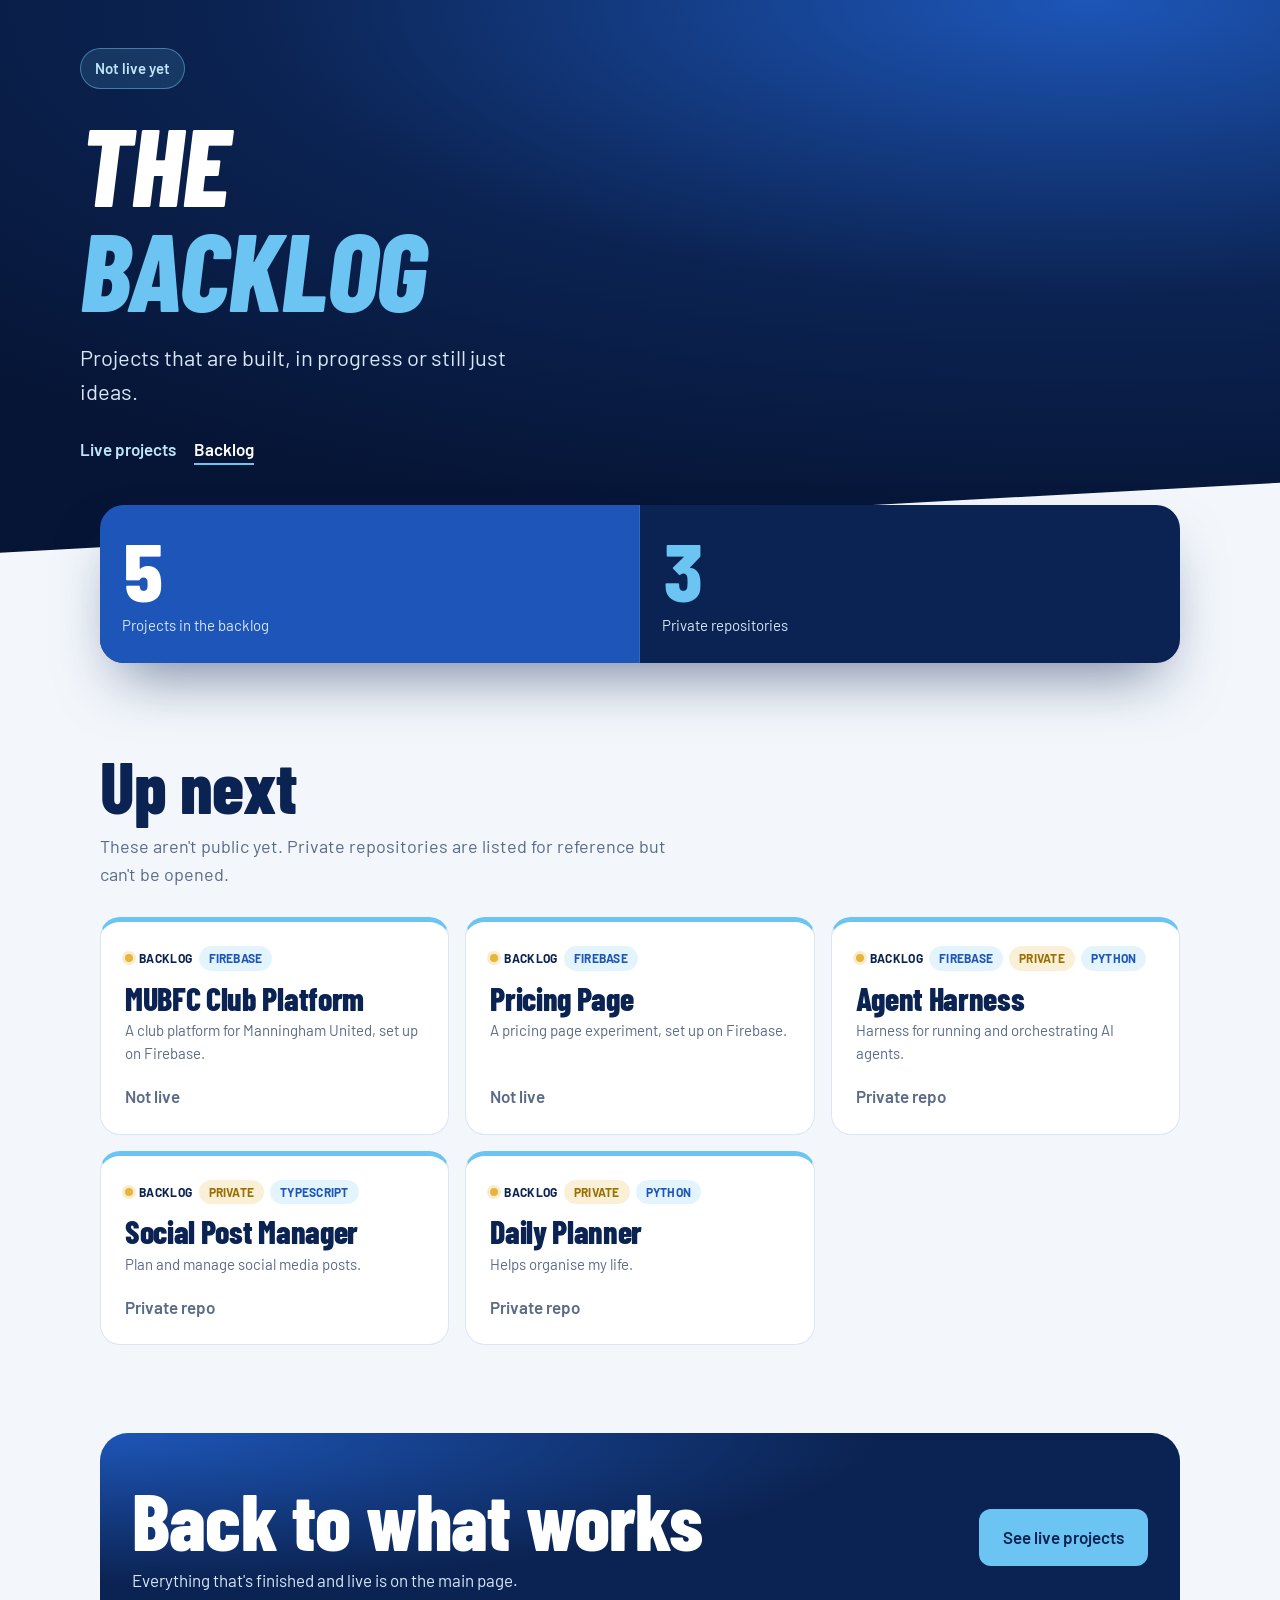
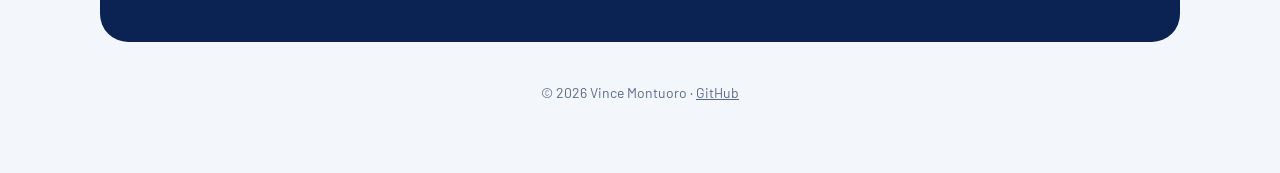
==== backlog.html @ 3caea919 "Add landing page with live projects and backlog Co-Authored-By: Claude Sonnet 5.5 <noreply@anthropic" ====
<!DOCTYPE html>
<html lang="en">
<head>
<meta charset="UTF-8">
<meta name="viewport" content="width=device-width, initial-scale=1, viewport-fit=cover">
<title>Vince Montuoro – Backlog</title>
<link rel="preconnect" href="https://fonts.googleapis.com">
<link rel="preconnect" href="https://fonts.gstatic.com" crossorigin>
<link href="https://fonts.googleapis.com/css2?family=Barlow+Condensed:ital,wght@0,600;0,700;0,800;1,800&family=Barlow:wght@400;500;600&display=swap" rel="stylesheet">
<link rel="stylesheet" href="style.css">
</head>
<body class="backlog">

<header class="hero small">
  <div class="wrap hero-in">
    <span class="tag">Not live yet</span>
    <h1>The<span>Backlog</span></h1>
    <p class="sub">Projects that are built, in progress or still just ideas.</p>
    <nav class="navlinks" aria-label="Pages">
      <a href="index.html">Live projects</a>
      <a href="backlog.html" aria-current="page">Backlog</a>
    </nav>
  </div>
</header>

<main class="wrap">
  <div class="numbers">
    <div class="wall" style="grid-template-columns:repeat(2,1fr)">
      <div class="num feature"><b>5</b><span>Projects in the backlog</span></div>
      <div class="num"><b>3</b><span>Private repositories</span></div>
    </div>
  </div>

  <section>
    <h2>Up next</h2>
    <p class="lede">These aren't public yet. Private repositories are listed for reference but can't be opened.</p>

    <div class="grid">

      <div class="card">
        <div class="badges"><span class="status off">Backlog</span><span class="badge">Firebase</span></div>
        <h3>MUBFC Club Platform</h3>
        <p>A club platform for Manningham United, set up on Firebase.</p>
        <span class="go off">Not live</span>
      </div>

      <div class="card">
        <div class="badges"><span class="status off">Backlog</span><span class="badge">Firebase</span></div>
        <h3>Pricing Page</h3>
        <p>A pricing page experiment, set up on Firebase.</p>
        <span class="go off">Not live</span>
      </div>

      <div class="card">
        <div class="badges"><span class="status off">Backlog</span><span class="badge">Firebase</span><span class="badge priv">Private</span><span class="badge">Python</span></div>
        <h3>Agent Harness</h3>
        <p>Harness for running and orchestrating AI agents.</p>
        <span class="go off">Private repo</span>
      </div>

      <div class="card">
        <div class="badges"><span class="status off">Backlog</span><span class="badge priv">Private</span><span class="badge">TypeScript</span></div>
        <h3>Social Post Manager</h3>
        <p>Plan and manage social media posts.</p>
        <span class="go off">Private repo</span>
      </div>

      <div class="card">
        <div class="badges"><span class="status off">Backlog</span><span class="badge priv">Private</span><span class="badge">Python</span></div>
        <h3>Daily Planner</h3>
        <p>Helps organise my life.</p>
        <span class="go off">Private repo</span>
      </div>

    </div>
  </section>

  <div class="cta">
    <div>
      <h2>Back to what works</h2>
      <p>Everything that's finished and live is on the main page.</p>
    </div>
    <a class="btn btn-primary" href="index.html">See live projects</a>
  </div>
</main>

<footer>© <span id="yr"></span> Vince Montuoro · <a href="https://github.com/vmontuoro">GitHub</a></footer>
<script>document.getElementById('yr').textContent=new Date().getFullYear();</script>
</body>
</html>
---- style.css ----
:root{
  --navy:#0B2352; --navy-2:#12306B; --royal:#1D56B8; --sky:#6CC4F2; --sky-soft:#BFE6FA;
  --white:#FFFFFF; --ink:#0B2352; --paper:#F3F7FC; --muted:#5A6B87; --card:#FFFFFF; --line:#DCE5F0;
  --display:'Barlow Condensed','Arial Narrow',Arial,sans-serif;
  --body:'Barlow',system-ui,-apple-system,'Segoe UI',sans-serif;
  box-sizing:border-box;
}
@media (prefers-color-scheme:dark){
  :root:not([data-theme="light"]){ --paper:#081A3E; --card:#0F2757; --ink:#EAF4FD; --muted:#A9BBD6; --line:#1E3A72; }
}
:root[data-theme="dark"]{ --paper:#081A3E; --card:#0F2757; --ink:#EAF4FD; --muted:#A9BBD6; --line:#1E3A72; }
*,*::before,*::after{box-sizing:inherit}
html{scroll-behavior:smooth}
body{margin:0;background:var(--paper);color:var(--ink);font-family:var(--body);font-size:17px;line-height:1.55;-webkit-font-smoothing:antialiased}
a{color:inherit}
:focus-visible{outline:3px solid var(--sky);outline-offset:3px;border-radius:4px}
.wrap{max-width:1120px;margin:0 auto;padding:0 20px}
h1,h2,h3{font-family:var(--display);font-weight:800;line-height:.95;margin:0;letter-spacing:-.01em}
h2{font-size:clamp(40px,7vw,72px)}
.lede{color:var(--muted);max-width:60ch;margin:14px 0 0;font-size:18px}

/* HERO */
.hero{background:radial-gradient(120% 90% at 85% 0%,#1D56B8 0%,var(--navy) 55%,#061536 100%);color:#fff;position:relative;overflow:hidden}
.hero::after{content:"";position:absolute;inset:auto -10% -1px -10%;height:120px;background:var(--paper);clip-path:polygon(0 70%,100% 0,100% 100%,0 100%)}
.hero-in{padding:64px 0 160px;position:relative;z-index:1}
.tag{display:inline-flex;align-items:center;gap:10px;background:rgba(108,196,242,.14);border:1px solid rgba(108,196,242,.5);color:var(--sky-soft);padding:8px 14px;border-radius:999px;font-weight:600;font-size:15px}
.hero h1{font-size:clamp(52px,13vw,148px);margin-top:22px;text-transform:uppercase;font-style:italic}
.hero h1 span{display:block;color:var(--sky)}
.hero p.sub{font-size:clamp(18px,2.2vw,22px);max-width:40ch;color:#D6E6F7;margin:20px 0 28px}
.btns{display:flex;flex-wrap:wrap;gap:12px}
.btn{display:inline-flex;align-items:center;gap:8px;padding:15px 24px;border-radius:12px;font-weight:600;text-decoration:none;font-size:17px;transition:transform .15s}
.btn:active{transform:scale(.97)}
.btn-primary{background:var(--sky);color:var(--navy)}
.btn-ghost{border:1.5px solid rgba(255,255,255,.4);color:#fff}

/* NUMBER WALL */
.numbers{margin-top:-110px;position:relative;z-index:2}
.wall{display:grid;grid-template-columns:repeat(4,1fr);background:var(--navy);border-radius:24px;overflow:hidden;box-shadow:0 30px 60px -20px rgba(11,35,82,.55)}
.num{padding:28px 22px;color:#fff;border-right:1px solid rgba(255,255,255,.1)}
.num:last-child{border-right:0}
.num b{display:block;font-family:var(--display);font-weight:800;font-size:clamp(52px,6.4vw,84px);line-height:.9;color:var(--sky);font-variant-numeric:tabular-nums}
.num span{display:block;margin-top:8px;color:#D6E6F7;font-size:15px;line-height:1.35}
.num.feature{background:var(--royal)}
.num.feature b{color:#fff}

section{padding:88px 0 0}

/* FILTER CHIPS */
.chips{display:flex;flex-wrap:wrap;gap:10px;margin-top:28px}
.chip{border:1.5px solid var(--line);background:var(--card);color:var(--ink);font:600 16px var(--body);padding:10px 18px;border-radius:999px;cursor:pointer;transition:background .2s,color .2s,border-color .2s}
.chip:hover{border-color:var(--royal)}
.chip[aria-pressed="true"]{background:var(--navy);color:#fff;border-color:var(--navy)}
:root[data-theme="dark"] .chip[aria-pressed="true"]{background:var(--sky);color:var(--navy);border-color:var(--sky)}
@media (prefers-color-scheme:dark){:root:not([data-theme="light"]) .chip[aria-pressed="true"]{background:var(--sky);color:var(--navy);border-color:var(--sky)}}

/* PROJECT CARDS */
.grid{display:grid;grid-template-columns:repeat(3,1fr);gap:16px;margin-top:28px}
.card{background:var(--card);border:1px solid var(--line);border-top:5px solid var(--sky);border-radius:20px;padding:24px;display:flex;flex-direction:column;text-decoration:none;transition:transform .15s,box-shadow .15s}
a.card:hover{transform:translateY(-3px);box-shadow:0 18px 40px -18px rgba(11,35,82,.45)}
.card.feat{background:var(--navy);color:#fff;border-color:var(--navy);border-top-color:#E7B53C;grid-column:span 2}
.card.feat p{color:#D6E6F7}
.card h3{font-size:32px;margin:12px 0 6px}
.card p{margin:0;color:var(--muted);font-size:15px;flex:1}
.badges{display:flex;flex-wrap:wrap;gap:6px}
.badge{font-size:12px;font-weight:700;letter-spacing:.02em;padding:3px 10px;border-radius:999px;background:rgba(108,196,242,.18);color:var(--royal);text-transform:uppercase}
.feat .badge{color:var(--sky-soft)}
:root[data-theme="dark"] .badge{color:var(--sky)}
@media (prefers-color-scheme:dark){:root:not([data-theme="light"]) .badge{color:var(--sky)}}
.badge.priv{background:rgba(231,181,60,.2);color:#9A6F00}
:root[data-theme="dark"] .badge.priv{color:#E7B53C}
@media (prefers-color-scheme:dark){:root:not([data-theme="light"]) .badge.priv{color:#E7B53C}}
.card .go{margin-top:18px;font-weight:600;color:var(--royal);display:inline-flex;gap:6px;align-items:center}
.feat .go{color:var(--sky)}
:root[data-theme="dark"] .card .go{color:var(--sky)}
@media (prefers-color-scheme:dark){:root:not([data-theme="light"]) .card .go{color:var(--sky)}}
.card .go.off{color:var(--muted)}
.card[hidden]{display:none}
.todo{border-style:dashed;border-top-style:dashed}

/* CTA */
.cta{margin:88px 0 0;background:radial-gradient(120% 120% at 0% 0%,#1D56B8,var(--navy) 60%);color:#fff;border-radius:28px;padding:48px 32px;display:flex;flex-wrap:wrap;gap:24px;align-items:center;justify-content:space-between}
.cta h2{font-size:clamp(44px,7vw,80px)}
.cta p{color:#D6E6F7;margin:10px 0 0}
footer{padding:40px 0 70px;color:var(--muted);font-size:14px;text-align:center}

@media (max-width:860px){
  .wall{grid-template-columns:1fr 1fr}
  .num:nth-child(2){border-right:0}
  .num:nth-child(-n+2){border-bottom:1px solid rgba(255,255,255,.1)}
  .grid{grid-template-columns:1fr}
  .card.feat{grid-column:auto}
}
.num:nth-child(4n){border-right:0}
.status{display:inline-flex;align-items:center;gap:6px;font-size:12px;font-weight:700;text-transform:uppercase;letter-spacing:.03em}
.status::before{content:"";width:8px;height:8px;border-radius:50%;background:#2FBF71;box-shadow:0 0 0 3px rgba(47,191,113,.25)}
.status.off::before{background:#E7B53C;box-shadow:0 0 0 3px rgba(231,181,60,.25)}
.navlinks{display:flex;gap:18px;margin-top:22px}
.navlinks a{color:var(--sky-soft);font-weight:600;text-decoration:none;border-bottom:2px solid transparent}
.navlinks a[aria-current]{color:#fff;border-bottom-color:var(--sky)}
.navlinks a:hover{border-bottom-color:var(--sky)}
.hero.small .hero-in{padding:48px 0 130px}
.hero.small h1{font-size:clamp(46px,10vw,110px)}
.backlog .numbers{margin-top:-90px}
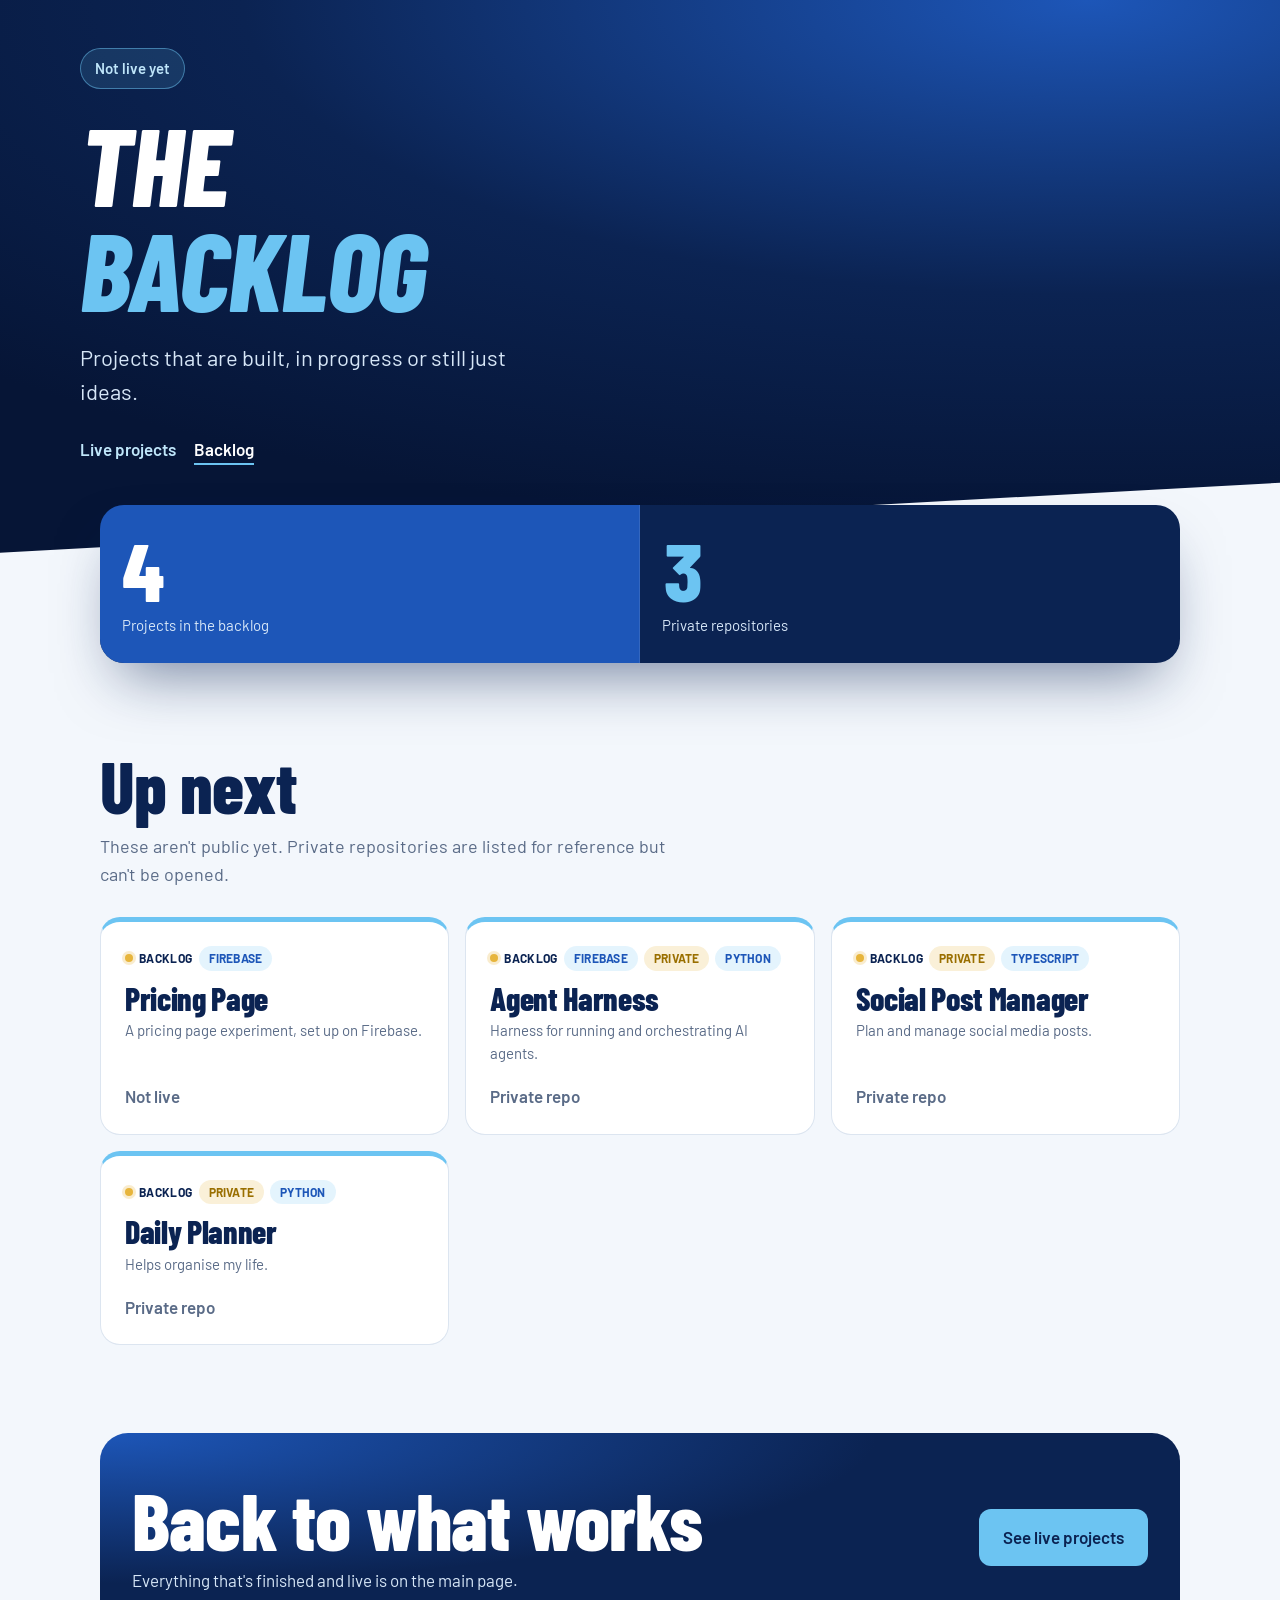
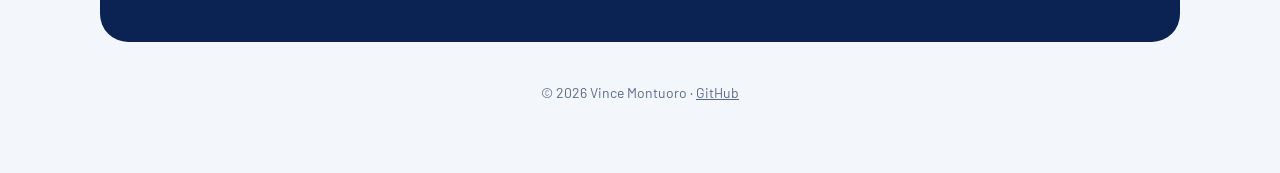
==== commit 58d83b55: "Add Grounds Manager to live projects and drop it from backlog Co-Authored-By: Claude Sonnet 5.5 <nor" ====
--- a/backlog.html
+++ b/backlog.html
@@ -26,7 +26,7 @@
 <main class="wrap">
   <div class="numbers">
     <div class="wall" style="grid-template-columns:repeat(2,1fr)">
-      <div class="num feature"><b>5</b><span>Projects in the backlog</span></div>
+      <div class="num feature"><b>4</b><span>Projects in the backlog</span></div>
       <div class="num"><b>3</b><span>Private repositories</span></div>
     </div>
   </div>
@@ -36,13 +36,6 @@
     <p class="lede">These aren't public yet. Private repositories are listed for reference but can't be opened.</p>
 
     <div class="grid">
-
-      <div class="card">
-        <div class="badges"><span class="status off">Backlog</span><span class="badge">Firebase</span></div>
-        <h3>MUBFC Club Platform</h3>
-        <p>A club platform for Manningham United, set up on Firebase.</p>
-        <span class="go off">Not live</span>
-      </div>
 
       <div class="card">
         <div class="badges"><span class="status off">Backlog</span><span class="badge">Firebase</span></div>
--- a/style.css
+++ b/style.css
@@ -101,3 +101,5 @@
 .hero.small .hero-in{padding:48px 0 130px}
 .hero.small h1{font-size:clamp(46px,10vw,110px)}
 .backlog .numbers{margin-top:-90px}
+
+.hero.compact .hero-in{padding:72px 0 110px}
